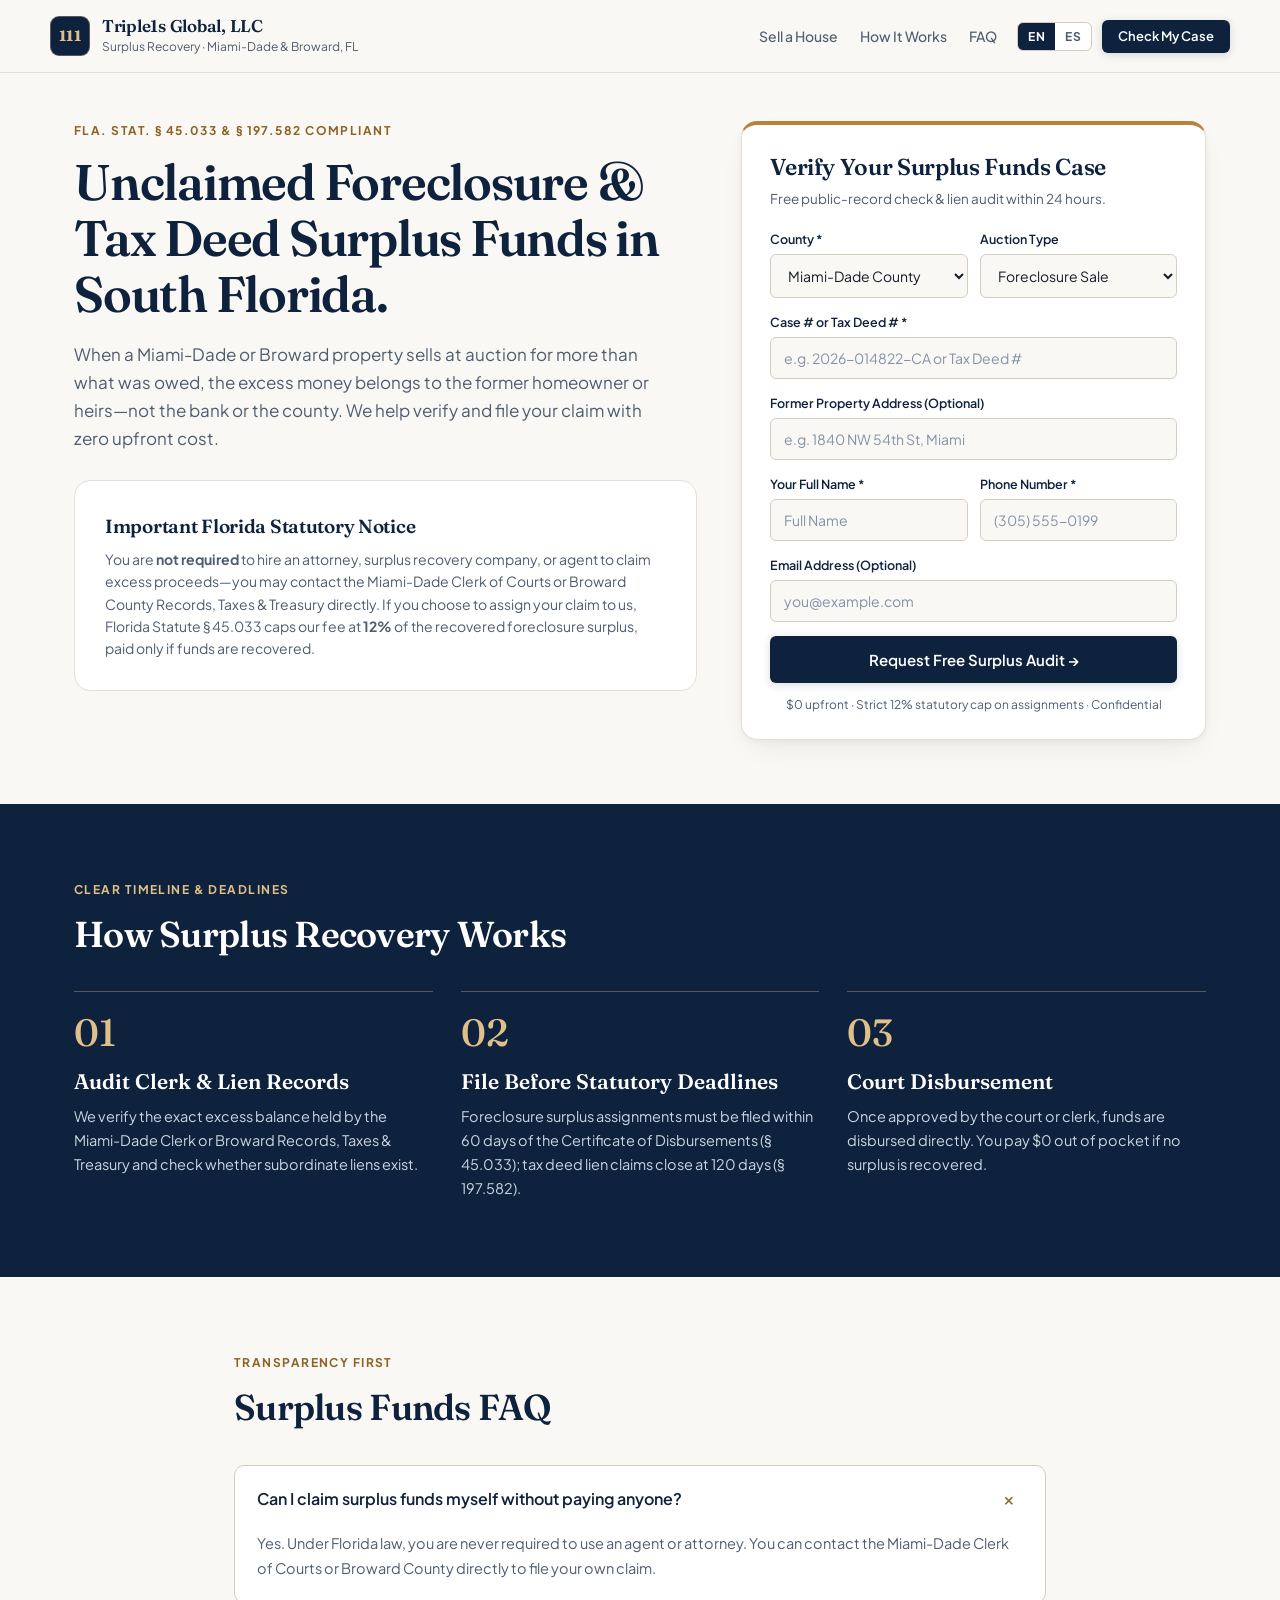
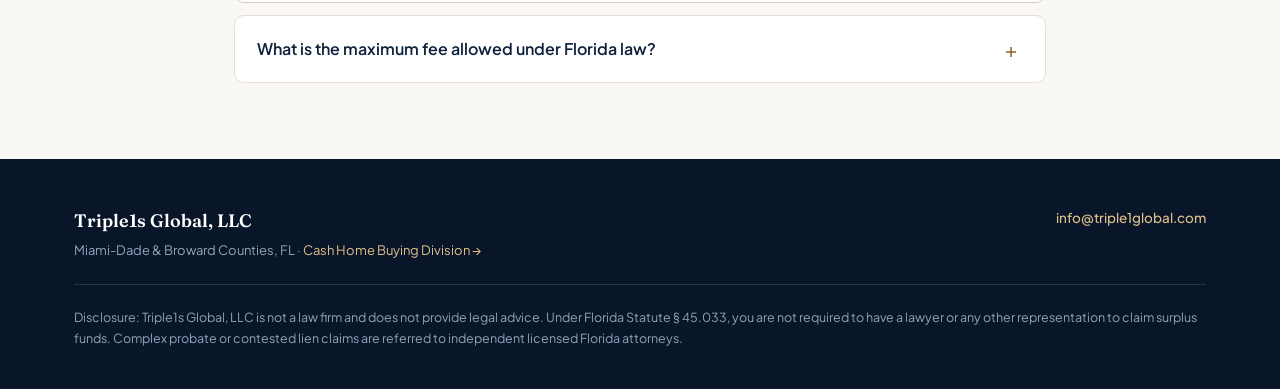
==== surplus/index.html @ 9b4ae10e "Launch /surplus/ bilingual Surplus Funds Recovery page" ====
<!DOCTYPE html>
<html lang="en">
<head>
  <meta charset="UTF-8" />
  <meta name="viewport" content="width=device-width, initial-scale=1.0" />
  <title>South Florida Surplus Funds Recovery | Triple1s Global, LLC</title>
  <meta name="description" content="Check if unclaimed Miami-Dade or Broward foreclosure or tax deed surplus funds belong to you. Zero upfront cost, Fla. Stat. § 45.033 compliant." />
  <meta property="og:title" content="South Florida Surplus Funds Recovery | Triple1s Global, LLC" />
  <meta property="og:description" content="Recover unclaimed Miami-Dade & Broward foreclosure or tax deed excess sale proceeds with zero upfront fees." />
  <meta property="og:type" content="website" />
  <meta property="og:url" content="https://triple1globalsolutions.com/surplus/" />
  <link rel="canonical" href="https://triple1globalsolutions.com/surplus/" />
  <link rel="icon" type="image/svg+xml" href="data:image/svg+xml,%3Csvg xmlns='http://www.w3.org/2000/svg' viewBox='0 0 64 64'%3E%3Crect width='64' height='64' rx='14' fill='%230F223D'/%3E%3Crect x='3' y='3' width='58' height='58' rx='11' fill='none' stroke='%23DFC08A' stroke-width='2' stroke-opacity='0.45'/%3E%3Ctext x='32' y='41' text-anchor='middle' font-family='Georgia,serif' font-weight='700' font-size='25' fill='%23DFC08A'%3E111%3C/text%3E%3C/svg%3E" />
  <link rel="preconnect" href="https://fonts.googleapis.com" />
  <link rel="preconnect" href="https://fonts.gstatic.com" crossorigin />
  <link href="https://fonts.googleapis.com/css2?family=Fraunces:opsz,wght@9..144,500;9..144,600;9..144,700&family=Plus+Jakarta+Sans:wght@400;500;600;700&display=swap" rel="stylesheet" />
  <link rel="stylesheet" href="../styles.css" />
</head>
<body>

  <header class="site-header">
    <div class="container header-inner">
      <a href="../" class="brand" aria-label="Triple1s Real Estate Solutions Home">
        <div class="brand-mark" aria-hidden="true">111</div>
        <div class="brand-text">
          <span class="brand-name">Triple1s Global, LLC</span>
          <span class="brand-sub" data-i18n="brandSub">Surplus Recovery &middot; Miami-Dade &amp; Broward, FL</span>
        </div>
      </a>

      <div class="nav-wrap">
        <nav class="nav-links" aria-label="Primary Navigation">
          <a href="../" data-i18n="navHome">Sell a House</a>
          <a href="#how-surplus-works" data-i18n="navSteps">How It Works</a>
          <a href="#surplus-faq" data-i18n="navFaq">FAQ</a>
        </nav>
        <div class="nav-actions">
          <div class="lang-toggle" role="group" aria-label="Language Selector">
            <button id="lang-en" type="button" class="lang-btn is-active" onclick="setLang('en')">EN</button>
            <button id="lang-es" type="button" class="lang-btn" onclick="setLang('es')">ES</button>
          </div>
          <a href="#surplus-form" class="btn btn--primary btn--sm header-cta" data-i18n="navCta">Check My Case</a>
        </div>
      </div>
    </div>
  </header>

  <main>
    <section class="hero">
      <div class="container hero-grid">
        <div>
          <p class="eyebrow" data-i18n="badge">Fla. Stat. &sect; 45.033 &amp; &sect; 197.582 Compliant</p>
          <h1 class="hero-title" data-i18n="heroTitle">
            Unclaimed Foreclosure &amp; Tax Deed Surplus Funds in South Florida.
          </h1>
          <p class="hero-sub" data-i18n="heroSub">
            When a Miami-Dade or Broward property sells at auction for more than what was owed, the excess money belongs to the former homeowner or heirs—not the bank or the county. We help verify and file your claim with zero upfront cost.
          </p>

          <div class="panel-card" style="margin-top:20px;">
            <h2 class="panel-title" style="font-size:19px;" data-i18n="noticeTitle">Important Florida Statutory Notice</h2>
            <p class="panel-sub" style="margin-bottom:0;" data-i18n="noticeBody">
              You are <strong>not required</strong> to hire an attorney, surplus recovery company, or agent to claim excess proceeds—you may contact the Miami-Dade Clerk of Courts or Broward County Records, Taxes &amp; Treasury directly. If you choose to assign your claim to us, Florida Statute &sect; 45.033 caps our fee at <strong>12%</strong> of the recovered foreclosure surplus, paid only if funds are recovered.
            </p>
          </div>
        </div>

        <aside id="surplus-form" class="offer-card" aria-labelledby="surplus-form-heading">
          <h2 id="surplus-form-heading" class="offer-card-title" data-i18n="formTitle">Verify Your Surplus Funds Case</h2>
          <p class="offer-card-sub" data-i18n="formSub">Free public-record check &amp; lien audit within 24 hours.</p>

          <form id="surplus-claim-form" class="form-stack" onsubmit="submitSurplus(event)">
            <div class="form-row-2">
              <div class="field">
                <label for="s-county" data-i18n="lblCounty">County *</label>
                <select id="s-county" name="county">
                  <option value="Miami-Dade">Miami-Dade County</option>
                  <option value="Broward">Broward County</option>
                </select>
              </div>
              <div class="field">
                <label for="s-type" data-i18n="lblType">Auction Type</label>
                <select id="s-type" name="sale_type">
                  <option value="Foreclosure (§ 45.033)" data-i18n="optFc">Foreclosure Sale</option>
                  <option value="Tax Deed (§ 197.582)" data-i18n="optTd">Tax Deed Sale</option>
                </select>
              </div>
            </div>

            <div class="field">
              <label for="s-case" data-i18n="lblCase">Case # or Tax Deed # *</label>
              <input id="s-case" name="case_num" required type="text" placeholder="e.g. 2026-014822-CA or Tax Deed #" />
            </div>

            <div class="field">
              <label for="s-addr" data-i18n="lblAddr">Former Property Address (Optional)</label>
              <input id="s-addr" name="addr" type="text" placeholder="e.g. 1840 NW 54th St, Miami" />
            </div>

            <div class="form-row-2">
              <div class="field">
                <label for="s-name" data-i18n="lblName">Your Full Name *</label>
                <input id="s-name" name="name" required type="text" placeholder="Full Name" />
              </div>
              <div class="field">
                <label for="s-phone" data-i18n="lblPhone">Phone Number *</label>
                <input id="s-phone" name="phone" required type="tel" placeholder="(305) 555-0199" />
              </div>
            </div>

            <div class="field">
              <label for="s-email" data-i18n="lblEmail">Email Address (Optional)</label>
              <input id="s-email" name="email" type="email" placeholder="you@example.com" />
            </div>

            <input id="s-honey" type="text" name="_honey" style="display:none" tabindex="-1" autocomplete="off" aria-hidden="true" />

            <button id="s-submit-btn" type="submit" class="btn btn--primary btn--full" data-i18n="formBtn">
              Request Free Surplus Audit &rarr;
            </button>
          </form>

          <p class="form-note" data-i18n="formPrivacy">$0 upfront &middot; Strict 12% statutory cap on assignments &middot; Confidential</p>
          <div id="s-form-result" class="form-result is-hidden" role="status" aria-live="polite"></div>
        </aside>
      </div>
    </section>

    <section id="how-surplus-works" class="section section--navy">
      <div class="container">
        <div class="section-header">
          <p class="eyebrow" data-i18n="stepsEyebrow">Clear Timeline &amp; Deadlines</p>
          <h2 class="section-title" data-i18n="stepsHeading">How Surplus Recovery Works</h2>
        </div>
        <div class="steps-grid">
          <div class="step-card">
            <div class="step-num num">01</div>
            <h3 class="step-title" data-i18n="s1Title">Audit Clerk &amp; Lien Records</h3>
            <p class="step-body" data-i18n="s1Body">We verify the exact excess balance held by the Miami-Dade Clerk or Broward Records, Taxes &amp; Treasury and check whether subordinate liens exist.</p>
          </div>
          <div class="step-card">
            <div class="step-num num">02</div>
            <h3 class="step-title" data-i18n="s2Title">File Before Statutory Deadlines</h3>
            <p class="step-body" data-i18n="s2Body">Foreclosure surplus assignments must be filed within 60 days of the Certificate of Disbursements (&sect; 45.033); tax deed lien claims close at 120 days (&sect; 197.582).</p>
          </div>
          <div class="step-card">
            <div class="step-num num">03</div>
            <h3 class="step-title" data-i18n="s3Title">Court Disbursement</h3>
            <p class="step-body" data-i18n="s3Body">Once approved by the court or clerk, funds are disbursed directly. You pay $0 out of pocket if no surplus is recovered.</p>
          </div>
        </div>
      </div>
    </section>

    <section id="surplus-faq" class="section">
      <div class="container container--narrow">
        <div class="section-header">
          <p class="eyebrow" data-i18n="faqEyebrow">Transparency First</p>
          <h2 class="section-title" data-i18n="faqHeading">Surplus Funds FAQ</h2>
        </div>
        <div class="faq-list">
          <details class="faq-item" open>
            <summary><span data-i18n="faq1Q">Can I claim surplus funds myself without paying anyone?</span><span class="faq-plus">+</span></summary>
            <p class="faq-answer" data-i18n="faq1A">Yes. Under Florida law, you are never required to use an agent or attorney. You can contact the Miami-Dade Clerk of Courts or Broward County directly to file your own claim.</p>
          </details>
          <details class="faq-item">
            <summary><span data-i18n="faq2Q">What is the maximum fee allowed under Florida law?</span><span class="faq-plus">+</span></summary>
            <p class="faq-answer" data-i18n="faq2A">For foreclosure surplus assignments under Fla. Stat. § 45.033, total compensation to an assignee is strictly capped at 12% of the surplus, with zero upfront fees.</p>
          </details>
        </div>
      </div>
    </section>
  </main>

  <footer class="site-footer">
    <div class="container">
      <div class="footer-top">
        <div>
          <div class="footer-brand">Triple1s Global, LLC</div>
          <div class="footer-sub">Miami-Dade &amp; Broward Counties, FL &middot; <a href="../" style="color:#DFC08A;">Cash Home Buying Division &rarr;</a></div>
        </div>
        <div class="footer-links">
          <a href="mailto:info@triple1global.com">info@triple1global.com</a>
        </div>
      </div>
      <p class="footer-disclosure" data-i18n="disclosure">
        Disclosure: Triple1s Global, LLC is not a law firm and does not provide legal advice. Under Florida Statute § 45.033, you are not required to have a lawyer or any other representation to claim surplus funds. Complex probate or contested lien claims are referred to independent licensed Florida attorneys.
      </p>
    </div>
  </footer>

  <script>
    const WEB3FORMS_ACCESS_KEY = '5b92cf90-9b7e-44e0-bfd4-05929513a20d';
    let currentLang = 'en';

    function escHtml(v) {
      return String(v ?? '').replace(/&/g, '&amp;').replace(/</g, '&lt;').replace(/>/g, '&gt;').replace(/"/g, '&quot;');
    }

    const I18N = {
      en: {
        brandSub: 'Surplus Recovery · Miami-Dade & Broward, FL',
        navHome: 'Sell a House', navSteps: 'How It Works', navFaq: 'FAQ', navCta: 'Check My Case',
        badge: 'Fla. Stat. § 45.033 & § 197.582 Compliant',
        heroTitle: 'Unclaimed Foreclosure & Tax Deed Surplus Funds in South Florida.',
        heroSub: 'When a Miami-Dade or Broward property sells at auction for more than what was owed, the excess money belongs to the former homeowner or heirs—not the bank or the county. We help verify and file your claim with zero upfront cost.',
        noticeTitle: 'Important Florida Statutory Notice',
        formTitle: 'Verify Your Surplus Funds Case',
        formSub: 'Free public-record check & lien audit within 24 hours.',
        lblCounty: 'County *', lblType: 'Auction Type', lblCase: 'Case # or Tax Deed # *', lblAddr: 'Former Property Address (Optional)', lblName: 'Your Full Name *', lblPhone: 'Phone Number *', lblEmail: 'Email Address (Optional)',
        optFc: 'Foreclosure Sale', optTd: 'Tax Deed Sale',
        formBtn: 'Request Free Surplus Audit →',
        formPrivacy: '$0 upfront · Strict 12% statutory cap on assignments · Confidential',
        stepsEyebrow: 'Clear Timeline & Deadlines', stepsHeading: 'How Surplus Recovery Works',
        s1Title: 'Audit Clerk & Lien Records', s1Body: 'We verify the exact excess balance held by the Miami-Dade Clerk or Broward Records, Taxes & Treasury and check whether subordinate liens exist.',
        s2Title: 'File Before Statutory Deadlines', s2Body: 'Foreclosure surplus assignments must be filed within 60 days of the Certificate of Disbursements (§ 45.033); tax deed lien claims close at 120 days (§ 197.582).',
        s3Title: 'Court Disbursement', s3Body: 'Once approved by the court or clerk, funds are disbursed directly. You pay $0 out of pocket if no surplus is recovered.',
        faqEyebrow: 'Transparency First', faqHeading: 'Surplus Funds FAQ',
        faq1Q: 'Can I claim surplus funds myself without paying anyone?',
        faq1A: 'Yes. Under Florida law, you are never required to use an agent or attorney. You can contact the Miami-Dade Clerk of Courts or Broward County directly to file your own claim.',
        faq2Q: 'What is the maximum fee allowed under Florida law?',
        faq2A: 'For foreclosure surplus assignments under Fla. Stat. § 45.033, total compensation to an assignee is strictly capped at 12% of the surplus, with zero upfront fees.',
        disclosure: 'Disclosure: Triple1s Global, LLC is not a law firm and does not provide legal advice. Under Florida Statute § 45.033, you are not required to have a lawyer or any other representation to claim surplus funds. Complex probate or contested lien claims are referred to independent licensed Florida attorneys.'
      },
      es: {
        brandSub: 'Recuperación de Excedentes · Miami-Dade y Broward, FL',
        navHome: 'Vender Casa', navSteps: 'Cómo Funciona', navFaq: 'Preguntas', navCta: 'Revisar Mi Caso',
        badge: 'Cumple con Fla. Stat. § 45.033 y § 197.582',
        heroTitle: 'Fondos Excedentes de Subasta (Foreclosure y Tax Deed) en el Sur de Florida.',
        heroSub: 'Cuando una propiedad en Miami-Dade o Broward se vende en subasta por más de lo que se debía, el dinero sobrante pertenece al ex-propietario o herederos—no al banco ni al condado. Verificamos y tramitamos su reclamo sin costo inicial.',
        noticeTitle: 'Aviso Legal Importante de Florida',
        formTitle: 'Verifique Su Caso de Fondos Excedentes',
        formSub: 'Revisión gratuita de registros públicos y gravámenes en 24 horas.',
        lblCounty: 'Condado *', lblType: 'Tipo de Subasta', lblCase: 'Número de Caso o Tax Deed *', lblAddr: 'Dirección Anterior (Opcional)', lblName: 'Su Nombre Completo *', lblPhone: 'Teléfono *', lblEmail: 'Correo Electrónico (Opcional)',
        optFc: 'Subasta Foreclosure', optTd: 'Subasta Tax Deed',
        formBtn: 'Solicitar Auditoría Gratuita →',
        formPrivacy: '$0 por adelantado · Límite legal estricto del 12% · Confidencial',
        stepsEyebrow: 'Plazos Claros', stepsHeading: 'Cómo Funciona la Recuperación',
        s1Title: 'Auditoría de Registros y Gravámenes', s1Body: 'Verificamos el saldo exacto retenido por el Secretario de Miami-Dade o Broward Records, Taxes & Treasury y revisamos gravámenes secundarios.',
        s2Title: 'Presentación Antes del Plazo Legal', s2Body: 'Las cesiones de foreclosure deben presentarse dentro de 60 días del Certificado de Desembolso (§ 45.033); reclamos de acreedores en tax deed vencen a los 120 días (§ 197.582).',
        s3Title: 'Desembolso de Fondos', s3Body: 'Una vez aprobado por el tribunal o el secretario, los fondos se entregan directamente. Usted paga $0 si no se recuperan fondos.',
        faqEyebrow: 'Transparencia Primero', faqHeading: 'Preguntas Frecuentes',
        faq1Q: '¿Puedo reclamar los fondos excedentes yo mismo sin pagarle a nadie?',
        faq1A: 'Sí. Bajo la ley de Florida, nunca está obligado a usar un agente o abogado. Puede comunicarse directamente con el Secretario de la Corte de Miami-Dade o Broward para presentar su reclamo.',
        faq2Q: '¿Cuál es el porcentaje máximo permitido por la ley de Florida?',
        faq2A: 'Para cesiones de excedentes de foreclosure bajo Fla. Stat. § 45.033, la compensación máxima está estrictamente limitada al 12% del excedente, sin pagos iniciales.',
        disclosure: 'Aviso Legal: Triple1s Global, LLC no es un bufete de abogados ni brinda asesoría legal. Bajo el Estatuto de Florida § 45.033, no está obligado a contratar un abogado ni representante para reclamar fondos excedentes.'
      }
    };

    function setLang(lang) {
      currentLang = lang;
      document.documentElement.lang = lang;
      document.getElementById('lang-en').classList.toggle('is-active', lang === 'en');
      document.getElementById('lang-es').classList.toggle('is-active', lang === 'es');
      const dict = I18N[lang];
      document.querySelectorAll('[data-i18n]').forEach(el => {
        const k = el.dataset.i18n;
        if (dict[k]) el.textContent = dict[k];
      });
    }

    async function submitSurplus(e) {
      e.preventDefault();
      if (document.getElementById('s-honey')?.value) return;
      const county = document.getElementById('s-county').value;
      const sale_type = document.getElementById('s-type').value;
      const case_num = document.getElementById('s-case').value.trim();
      const addr = document.getElementById('s-addr').value.trim();
      const name = document.getElementById('s-name').value.trim();
      const phone = document.getElementById('s-phone').value.trim();
      const email = document.getElementById('s-email').value.trim();

      const btn = document.getElementById('s-submit-btn');
      const prev = btn.textContent;
      btn.disabled = true;
      btn.textContent = currentLang === 'es' ? 'Enviando...' : 'Submitting...';

      let delivered = false;
      try {
        const resp = await fetch('/api/surplus-claim', {
          method: 'POST',
          headers: { 'Content-Type': 'application/json' },
          body: JSON.stringify({ county, sale_type, case_num, addr, name, phone, email })
        });
        if (resp.ok) delivered = true;
      } catch (_) {}

      if (!delivered && WEB3FORMS_ACCESS_KEY) {
        try {
          const w3 = {
            access_key: WEB3FORMS_ACCESS_KEY,
            subject: `Surplus Funds Audit Request: ${county} Case ${case_num}`,
            from_name: 'Triple1s Surplus Recovery',
            botcheck: false,
            'County': county,
            'Auction Type': sale_type,
            'Case / Tax Deed #': case_num,
            'Property Address': addr || 'Not provided',
            'Owner / Heir Name': name,
            'Phone': phone,
            'Email': email || 'Not provided'
          };
          if (email) w3.replyto = email;
          const resp = await fetch('https://api.web3forms.com/submit', {
            method: 'POST',
            headers: { 'Content-Type': 'application/json', 'Accept': 'application/json' },
            body: JSON.stringify(w3)
          });
          const data = await resp.json().catch(() => ({}));
          if (resp.ok && data.success) delivered = true;
        } catch (_) {}
      }

      btn.disabled = false;
      btn.textContent = prev;

      const res = document.getElementById('s-form-result');
      res.classList.remove('is-hidden');
      const mailto = `mailto:info@triple1global.com?subject=${encodeURIComponent(`Surplus Audit: ${county} ${case_num}`)}&body=${encodeURIComponent(`County: ${county}\nType: ${sale_type}\nCase: ${case_num}\nAddress: ${addr}\nName: ${name}\nPhone: ${phone}\nEmail: ${email}`)}`;
      if (delivered) {
        document.getElementById('surplus-claim-form').reset();
        res.innerHTML = `<div class="form-result-title">${currentLang === 'es' ? 'Auditoría Solicitada' : 'Audit Request Received'} &mdash; ${escHtml(case_num)}</div><div>${currentLang === 'es' ? `Gracias, <strong>${escHtml(name)}</strong>. Revisaremos el caso y le llamaremos al <strong>${escHtml(phone)}</strong> en 24 horas.` : `Thank you, <strong>${escHtml(name)}</strong>. We will audit the public record and reach out to <strong>${escHtml(phone)}</strong> within 24 hours.`}</div>`;
      } else {
        res.innerHTML = `<div class="form-result-title">${currentLang === 'es' ? 'Solicitud Lista' : 'Request Ready'}</div><div class="form-result-actions"><a href="${mailto}" class="btn btn--primary btn--sm">${currentLang === 'es' ? 'Enviar por Correo →' : 'Email Request Now →'}</a></div>`;
      }
    }
  </script>
</body>
</html>
---- styles.css ----
/* ==========================================================================
   Triple1s Real Estate Solutions — Warm Coastal Trust Design System
   Pure Vanilla CSS · Zero External Framework Dependencies
   ========================================================================== */

:root {
  --bg-ivory: #FAF8F4;
  --bg-sand: #F2EDE4;
  --bg-white: #FFFFFF;
  --navy: #0F223D;
  --navy-hover: #1A355B;
  --navy-deep: #091629;
  --gold: #B4843E;
  --gold-dark: #8C6324;
  --gold-light: #DFC08A;
  --gold-tint: #F7F1E4;
  --ink: #141C27;
  --slate: #4F5D70;
  --slate-light: #94A3B8;
  --border: #E5DFD5;
  --border-strong: #D5CCC0;
  --emerald: #166534;
  --emerald-bg: #ECFDF3;
  --emerald-border: #BBF7D0;

  --font-display: 'Fraunces', Georgia, 'Times New Roman', serif;
  --font-sans: 'Plus Jakarta Sans', -apple-system, BlinkMacSystemFont, 'Segoe UI', Roboto, sans-serif;

  --radius-sm: 6px;
  --radius-md: 10px;
  --radius-lg: 16px;

  --shadow-card: 0 12px 32px -12px rgba(15, 34, 61, 0.10), 0 2px 6px rgba(15, 34, 61, 0.04);
  --shadow-photo: 0 18px 40px -16px rgba(15, 34, 61, 0.18);
  --transition: 0.2s cubic-bezier(0.22, 1, 0.36, 1);
}

*,
*::before,
*::after {
  box-sizing: border-box;
}

html {
  scroll-behavior: smooth;
  font-size: 16px;
  -webkit-font-smoothing: antialiased;
  -moz-osx-font-smoothing: grayscale;
}

body {
  margin: 0;
  padding: 0;
  background-color: var(--bg-ivory);
  color: var(--ink);
  font-family: var(--font-sans);
  line-height: 1.6;
}

img {
  max-width: 100%;
  display: block;
}

a {
  color: inherit;
  text-decoration: none;
}

button,
input,
select {
  font-family: inherit;
}

.container {
  width: 100%;
  max-width: 1180px;
  margin: 0 auto;
  padding: 0 24px;
}

.container--narrow {
  max-width: 860px;
}

.num {
  font-variant-numeric: tabular-nums;
}

/* ==========================================================================
   Header / Navigation
   ========================================================================== */

.site-header {
  position: sticky;
  top: 0;
  z-index: 50;
  background-color: rgba(250, 248, 244, 0.94);
  backdrop-filter: blur(12px);
  -webkit-backdrop-filter: blur(12px);
  border-bottom: 1px solid var(--border);
}

.header-inner {
  display: flex;
  align-items: center;
  justify-content: space-between;
  gap: 16px;
  min-height: 72px;
  padding: 10px 0;
}

.brand {
  display: flex;
  align-items: center;
  gap: 12px;
  min-width: 0;
}

.brand-mark {
  width: 40px;
  height: 40px;
  flex-shrink: 0;
  border-radius: 9px;
  background: var(--navy);
  color: var(--gold-light);
  display: flex;
  align-items: center;
  justify-content: center;
  font-family: var(--font-display);
  font-weight: 700;
  font-size: 15px;
  letter-spacing: 0.04em;
  border: 1px solid rgba(223, 192, 138, 0.35);
}

.brand-text {
  display: flex;
  flex-direction: column;
  min-width: 0;
}

.brand-name {
  font-family: var(--font-display);
  font-weight: 600;
  font-size: 17px;
  line-height: 1.2;
  color: var(--navy);
  letter-spacing: -0.015em;
}

.brand-sub {
  font-size: 12px;
  color: var(--slate);
  white-space: nowrap;
  overflow: hidden;
  text-overflow: ellipsis;
}

.nav-wrap {
  display: flex;
  align-items: center;
  gap: 20px;
}

.nav-links {
  display: flex;
  align-items: center;
  gap: 22px;
}

.nav-links a {
  font-size: 14px;
  font-weight: 500;
  color: var(--slate);
  transition: color var(--transition);
}

.nav-links a:hover {
  color: var(--navy);
}

.nav-actions {
  display: flex;
  align-items: center;
  gap: 10px;
}

.lang-toggle {
  display: inline-flex;
  border: 1px solid var(--border-strong);
  border-radius: var(--radius-sm);
  overflow: hidden;
  background: var(--bg-white);
}

.lang-btn {
  border: 0;
  background: transparent;
  color: var(--slate);
  padding: 6px 10px;
  font-size: 12px;
  font-weight: 700;
  letter-spacing: 0.04em;
  cursor: pointer;
  transition: background-color var(--transition), color var(--transition);
}

.lang-btn.is-active {
  background: var(--navy);
  color: var(--bg-white);
}

.btn {
  display: inline-flex;
  align-items: center;
  justify-content: center;
  gap: 8px;
  border: 1px solid transparent;
  border-radius: var(--radius-sm);
  font-weight: 600;
  font-size: 14px;
  line-height: 1;
  padding: 12px 20px;
  cursor: pointer;
  transition: background-color var(--transition), transform var(--transition), box-shadow var(--transition), border-color var(--transition);
}

.btn--primary {
  background: var(--navy);
  color: var(--bg-white);
  box-shadow: 0 2px 8px rgba(15, 34, 61, 0.16);
}

.btn--primary:hover {
  background: var(--navy-hover);
  transform: translateY(-1px);
  box-shadow: 0 6px 16px rgba(15, 34, 61, 0.22);
}

.btn--primary:active {
  transform: translateY(0);
}

.btn--sm {
  padding: 9px 15px;
  font-size: 13px;
}

.btn--outline {
  background: var(--bg-white);
  color: var(--navy);
  border-color: var(--border-strong);
}

.btn--outline:hover {
  border-color: var(--navy);
  background: var(--bg-ivory);
}

.btn--full {
  width: 100%;
  padding: 15px 20px;
  font-size: 15px;
}

/* ==========================================================================
   Hero Section
   ========================================================================== */

.hero {
  padding: 48px 0 64px;
}

.hero-grid {
  display: grid;
  grid-template-columns: minmax(0, 1.18fr) minmax(0, 0.88fr);
  gap: 44px;
  align-items: start;
}

.eyebrow {
  font-size: 12px;
  font-weight: 700;
  letter-spacing: 0.12em;
  text-transform: uppercase;
  color: var(--gold-dark);
  margin: 0 0 14px;
}

.hero-title {
  font-family: var(--font-display);
  font-weight: 600;
  font-size: clamp(34px, 4.2vw, 50px);
  line-height: 1.12;
  letter-spacing: -0.025em;
  color: var(--navy);
  margin: 0 0 18px;
}

.hero-sub {
  font-size: 17px;
  line-height: 1.65;
  color: var(--slate);
  margin: 0 0 28px;
  max-width: 580px;
}

.hero-media {
  position: relative;
  border-radius: var(--radius-lg);
  overflow: hidden;
  border: 1px solid var(--border);
  background: var(--navy);
  box-shadow: var(--shadow-photo);
}

.hero-media img {
  width: 100%;
  aspect-ratio: 16 / 9.4;
  object-fit: cover;
  object-position: center 45%;
}

.hero-metrics {
  display: grid;
  grid-template-columns: repeat(3, 1fr);
  background: var(--bg-white);
  border-top: 1px solid var(--border);
}

.metric-cell {
  padding: 16px 18px;
  border-right: 1px solid var(--border);
}

.metric-cell:last-child {
  border-right: 0;
}

.metric-val {
  font-family: var(--font-display);
  font-weight: 600;
  font-size: 18px;
  color: var(--navy);
  line-height: 1.2;
}

.metric-desc {
  font-size: 12.5px;
  color: var(--slate);
  margin-top: 4px;
  line-height: 1.35;
}

/* ==========================================================================
   Cash Offer Form Card
   ========================================================================== */

.offer-card {
  background: var(--bg-white);
  border: 1px solid var(--border);
  border-top: 4px solid var(--gold);
  border-radius: var(--radius-lg);
  padding: 28px 28px 24px;
  box-shadow: var(--shadow-card);
}

.offer-card-title {
  font-family: var(--font-display);
  font-size: 23px;
  font-weight: 600;
  line-height: 1.25;
  letter-spacing: -0.015em;
  color: var(--navy);
  margin: 0 0 6px;
}

.offer-card-sub {
  font-size: 13.5px;
  color: var(--slate);
  margin: 0 0 20px;
}

.form-stack {
  display: flex;
  flex-direction: column;
  gap: 14px;
}

.form-row-2 {
  display: grid;
  grid-template-columns: 1fr 1fr;
  gap: 12px;
}

.field {
  display: flex;
  flex-direction: column;
  gap: 5px;
}

.field label {
  font-size: 12.5px;
  font-weight: 600;
  color: var(--navy);
}

.field input,
.field select {
  width: 100%;
  padding: 11px 13px;
  font-size: 14px;
  color: var(--ink);
  background: var(--bg-ivory);
  border: 1px solid var(--border-strong);
  border-radius: var(--radius-sm);
  outline: none;
  transition: border-color var(--transition), background-color var(--transition), box-shadow var(--transition);
}

.field input::placeholder {
  color: #8492A6;
}

.field input:focus,
.field select:focus {
  background: var(--bg-white);
  border-color: var(--navy);
  box-shadow: 0 0 0 3px rgba(15, 34, 61, 0.10);
}

.form-note {
  margin: 12px 0 0;
  text-align: center;
  font-size: 12px;
  color: var(--slate);
}

.form-result {
  margin-top: 16px;
  padding: 16px;
  border-radius: var(--radius-md);
  background: var(--emerald-bg);
  border: 1px solid var(--emerald-border);
  font-size: 13.5px;
  color: var(--ink);
  display: flex;
  flex-direction: column;
  gap: 10px;
}

.form-result.is-hidden {
  display: none;
}

.form-result-title {
  font-weight: 700;
  color: var(--emerald);
}

.form-result-actions {
  display: flex;
  flex-wrap: wrap;
  gap: 8px;
}

/* ==========================================================================
   Trust Credentials Strip
   ========================================================================== */

.trust-strip {
  background: var(--bg-sand);
  border-top: 1px solid var(--border);
  border-bottom: 1px solid var(--border);
  padding: 20px 0;
}

.trust-grid {
  display: grid;
  grid-template-columns: repeat(4, 1fr);
  gap: 16px;
}

.trust-item {
  display: flex;
  align-items: center;
  gap: 10px;
  font-size: 13.5px;
  font-weight: 600;
  color: var(--navy);
}

.trust-icon {
  width: 20px;
  height: 20px;
  flex-shrink: 0;
  color: var(--gold-dark);
}

/* ==========================================================================
   Section Headers & Shared Rhythm
   ========================================================================== */

.section {
  padding: 76px 0;
}

.section--sand {
  background: var(--bg-sand);
  border-top: 1px solid var(--border);
  border-bottom: 1px solid var(--border);
}

.section--navy {
  background: var(--navy);
  color: var(--bg-white);
}

.section-header {
  max-width: 660px;
  margin-bottom: 36px;
}

.section-title {
  font-family: var(--font-display);
  font-weight: 600;
  font-size: clamp(26px, 3vw, 36px);
  line-height: 1.18;
  letter-spacing: -0.02em;
  color: var(--navy);
  margin: 0 0 10px;
}

.section--navy .section-title {
  color: var(--bg-white);
}

.section--navy .eyebrow {
  color: var(--gold-light);
}

.section-sub {
  font-size: 15.5px;
  color: var(--slate);
  margin: 0;
  line-height: 1.65;
}

.section--navy .section-sub {
  color: #CBD5E1;
}

/* ==========================================================================
   Interactive Net Proceeds Calculator
   ========================================================================== */

.calc-grid {
  display: grid;
  grid-template-columns: minmax(0, 0.92fr) minmax(0, 1.28fr);
  gap: 28px;
  align-items: stretch;
}

.calc-controls {
  background: var(--bg-white);
  border: 1px solid var(--border);
  border-radius: var(--radius-lg);
  padding: 28px;
  display: flex;
  flex-direction: column;
  justify-content: space-between;
  gap: 24px;
}

.slider-group {
  display: flex;
  flex-direction: column;
  gap: 10px;
}

.slider-header {
  display: flex;
  justify-content: space-between;
  align-items: baseline;
  gap: 12px;
}

.slider-header label {
  font-size: 14px;
  font-weight: 600;
  color: var(--navy);
}

.slider-value {
  font-family: var(--font-display);
  font-size: 22px;
  font-weight: 600;
  color: var(--navy);
}

.range-input {
  -webkit-appearance: none;
  appearance: none;
  width: 100%;
  height: 6px;
  border-radius: 999px;
  background: var(--border);
  outline: none;
  cursor: pointer;
}

.range-input::-webkit-slider-thumb {
  -webkit-appearance: none;
  appearance: none;
  width: 22px;
  height: 22px;
  border-radius: 50%;
  background: var(--navy);
  border: 3px solid var(--bg-white);
  box-shadow: 0 2px 6px rgba(15, 34, 61, 0.30);
  cursor: pointer;
  transition: transform var(--transition);
}

.range-input::-webkit-slider-thumb:hover {
  transform: scale(1.1);
}

.range-input::-moz-range-thumb {
  width: 22px;
  height: 22px;
  border-radius: 50%;
  background: var(--navy);
  border: 3px solid var(--bg-white);
  box-shadow: 0 2px 6px rgba(15, 34, 61, 0.30);
  cursor: pointer;
}

.calc-footnote {
  font-size: 12.5px;
  color: var(--slate);
  line-height: 1.55;
  margin: 0;
  padding-top: 16px;
  border-top: 1px solid var(--border);
}

.calc-results-wrap {
  display: flex;
  flex-direction: column;
  gap: 16px;
}

.calc-cards {
  display: grid;
  grid-template-columns: 1fr 1fr;
  gap: 18px;
  flex: 1;
}

.calc-card {
  background: var(--bg-white);
  border: 1px solid var(--border);
  border-radius: var(--radius-lg);
  padding: 24px;
  display: flex;
  flex-direction: column;
  justify-content: space-between;
  gap: 18px;
}

.calc-card--featured {
  background: var(--navy);
  border-color: var(--navy);
  color: var(--bg-white);
  box-shadow: var(--shadow-card);
}

.calc-card-kicker {
  font-size: 12px;
  font-weight: 700;
  letter-spacing: 0.08em;
  text-transform: uppercase;
  color: var(--slate);
  margin-bottom: 14px;
}

.calc-card--featured .calc-card-kicker {
  color: var(--gold-light);
}

.calc-rows {
  display: flex;
  flex-direction: column;
  gap: 10px;
  font-size: 13.5px;
}

.calc-row {
  display: flex;
  justify-content: space-between;
  gap: 10px;
  color: var(--slate);
}

.calc-card--featured .calc-row {
  color: #CBD5E1;
}

.calc-row strong {
  color: var(--ink);
  font-weight: 600;
}

.calc-card--featured .calc-row strong {
  color: var(--bg-white);
}

.calc-row .is-good {
  color: #6EE7B7;
  font-weight: 700;
}

.calc-total {
  padding-top: 16px;
  border-top: 1px solid var(--border);
  display: flex;
  flex-direction: column;
  gap: 4px;
}

.calc-card--featured .calc-total {
  border-top-color: rgba(255, 255, 255, 0.16);
}

.calc-total-label {
  font-size: 12.5px;
  font-weight: 600;
  color: var(--slate);
}

.calc-card--featured .calc-total-label {
  color: #CBD5E1;
}

.calc-total-value {
  font-family: var(--font-display);
  font-size: 26px;
  font-weight: 600;
  line-height: 1.15;
  color: var(--navy);
}

.calc-card--featured .calc-total-value {
  color: var(--gold-light);
}

.calc-summary-bar {
  background: var(--gold-tint);
  border: 1px solid #E6D8BE;
  border-radius: var(--radius-md);
  padding: 14px 18px;
  font-size: 13.5px;
  color: var(--navy);
  display: flex;
  align-items: center;
  justify-content: space-between;
  gap: 12px;
  flex-wrap: wrap;
}

.calc-summary-bar strong {
  color: var(--gold-dark);
}

/* ==========================================================================
   3-Step Closing Process (Navy Editorial Band)
   ========================================================================== */

.steps-grid {
  display: grid;
  grid-template-columns: repeat(3, 1fr);
  gap: 28px;
}

.step-card {
  padding-top: 22px;
  border-top: 1px solid rgba(223, 192, 138, 0.35);
}

.step-num {
  font-family: var(--font-display);
  font-size: 38px;
  font-weight: 500;
  line-height: 1;
  color: var(--gold-light);
  margin-bottom: 16px;
}

.step-title {
  font-family: var(--font-display);
  font-size: 21px;
  font-weight: 600;
  line-height: 1.3;
  color: var(--bg-white);
  margin: 0 0 10px;
}

.step-body {
  font-size: 14.5px;
  line-height: 1.65;
  color: #CBD5E1;
  margin: 0;
}

/* ==========================================================================
   Situations + Comparison Table
   ========================================================================== */

.split-grid {
  display: grid;
  grid-template-columns: minmax(0, 1.05fr) minmax(0, 0.95fr);
  gap: 36px;
  align-items: start;
}

.panel-card {
  background: var(--bg-white);
  border: 1px solid var(--border);
  border-radius: var(--radius-lg);
  padding: 30px;
}

.panel-title {
  font-family: var(--font-display);
  font-size: 24px;
  font-weight: 600;
  color: var(--navy);
  margin: 0 0 6px;
  letter-spacing: -0.015em;
}

.panel-sub {
  font-size: 14px;
  color: var(--slate);
  margin: 0 0 22px;
}

.situations-grid {
  display: grid;
  grid-template-columns: 1fr 1fr;
  gap: 12px;
  list-style: none;
  padding: 0;
  margin: 0;
}

.situation-item {
  padding: 15px 16px;
  background: var(--bg-ivory);
  border: 1px solid var(--border);
  border-radius: var(--radius-md);
}

.situation-item strong {
  display: block;
  font-size: 14px;
  font-weight: 700;
  color: var(--navy);
  margin-bottom: 3px;
}

.situation-item span {
  display: block;
  font-size: 12.5px;
  color: var(--slate);
  line-height: 1.45;
}

.compare-table {
  width: 100%;
  border-collapse: collapse;
  font-size: 14px;
}

.compare-table th {
  text-align: left;
  font-size: 12px;
  font-weight: 700;
  letter-spacing: 0.06em;
  text-transform: uppercase;
  color: var(--slate);
  padding: 0 10px 14px 0;
  border-bottom: 2px solid var(--border);
}

.compare-table th.col-t1 {
  color: var(--navy);
}

.compare-table td {
  padding: 14px 10px 14px 0;
  border-bottom: 1px solid var(--border);
  vertical-align: top;
}

.compare-table tr:last-child td {
  border-bottom: 0;
}

.compare-table .factor-cell {
  font-weight: 600;
  color: var(--ink);
}

.compare-table .t1-cell {
  font-weight: 700;
  color: var(--navy);
}

.compare-table .trad-cell {
  color: var(--slate);
}

/* ==========================================================================
   Local South Florida Presence & Service Areas
   ========================================================================== */

.areas-grid {
  display: grid;
  grid-template-columns: minmax(0, 0.92fr) minmax(0, 1.08fr);
  gap: 44px;
  align-items: center;
}

.area-photo {
  border-radius: var(--radius-lg);
  overflow: hidden;
  border: 1px solid var(--border);
  box-shadow: var(--shadow-photo);
  background: var(--bg-white);
}

.area-photo img {
  width: 100%;
  aspect-ratio: 4 / 3;
  object-fit: cover;
}

.area-caption {
  padding: 13px 18px;
  font-size: 12.5px;
  font-weight: 600;
  color: var(--slate);
  background: var(--bg-white);
  border-top: 1px solid var(--border);
}

.county-block {
  margin-top: 22px;
}

.county-label {
  font-size: 12px;
  font-weight: 700;
  letter-spacing: 0.09em;
  text-transform: uppercase;
  color: var(--gold-dark);
  margin: 0 0 10px;
}

.city-list {
  display: flex;
  flex-wrap: wrap;
  gap: 8px;
}

.city-tag {
  padding: 6px 12px;
  font-size: 13px;
  font-weight: 500;
  color: var(--navy);
  background: var(--bg-white);
  border: 1px solid var(--border);
  border-radius: var(--radius-sm);
}

/* ==========================================================================
   FAQ Accordion
   ========================================================================== */

.faq-list {
  display: flex;
  flex-direction: column;
  gap: 12px;
}

.faq-item {
  background: var(--bg-white);
  border: 1px solid var(--border);
  border-radius: var(--radius-md);
  transition: border-color var(--transition);
}

.faq-item[open] {
  border-color: var(--border-strong);
}

.faq-item summary {
  list-style: none;
  padding: 20px 22px;
  font-size: 16px;
  font-weight: 600;
  color: var(--navy);
  cursor: pointer;
  display: flex;
  align-items: center;
  justify-content: space-between;
  gap: 16px;
}

.faq-item summary::-webkit-details-marker {
  display: none;
}

.faq-plus {
  width: 24px;
  height: 24px;
  flex-shrink: 0;
  display: inline-flex;
  align-items: center;
  justify-content: center;
  font-size: 20px;
  font-weight: 400;
  color: var(--gold-dark);
  transition: transform var(--transition);
}

.faq-item[open] .faq-plus {
  transform: rotate(45deg);
}

.faq-answer {
  margin: 0;
  padding: 0 22px 22px;
  font-size: 14.5px;
  line-height: 1.68;
  color: var(--slate);
}

/* ==========================================================================
   Final CTA Band
   ========================================================================== */

.cta-band {
  padding: 0 0 76px;
}

.cta-box {
  background: var(--bg-white);
  border: 1px solid var(--border);
  border-radius: var(--radius-lg);
  padding: 40px 36px;
  display: flex;
  align-items: center;
  justify-content: space-between;
  gap: 28px;
  flex-wrap: wrap;
  box-shadow: var(--shadow-card);
}

.cta-box h2 {
  font-family: var(--font-display);
  font-size: clamp(24px, 2.6vw, 32px);
  font-weight: 600;
  color: var(--navy);
  margin: 0 0 6px;
  letter-spacing: -0.02em;
}

.cta-box p {
  margin: 0;
  font-size: 15px;
  color: var(--slate);
  max-width: 560px;
}

.cta-actions {
  display: flex;
  align-items: center;
  gap: 12px;
  flex-wrap: wrap;
}

/* ==========================================================================
   Footer
   ========================================================================== */

.site-footer {
  background: var(--navy-deep);
  color: #CBD5E1;
  padding: 48px 0 40px;
  font-size: 13.5px;
}

.footer-top {
  display: flex;
  justify-content: space-between;
  align-items: flex-start;
  gap: 24px;
  flex-wrap: wrap;
  padding-bottom: 24px;
  border-bottom: 1px solid rgba(255, 255, 255, 0.12);
}

.footer-brand {
  font-family: var(--font-display);
  font-size: 18px;
  font-weight: 600;
  color: var(--bg-white);
  margin-bottom: 4px;
}

.footer-sub {
  font-size: 13px;
  color: var(--slate-light);
}

.footer-links {
  display: flex;
  flex-wrap: wrap;
  gap: 18px;
  align-items: center;
}

.footer-links a {
  color: var(--gold-light);
  font-weight: 500;
  transition: opacity var(--transition);
}

.footer-links a:hover {
  opacity: 0.85;
  text-decoration: underline;
}

.footer-disclosure {
  margin: 22px 0 0;
  font-size: 12.5px;
  line-height: 1.65;
  color: #94A3B8;
}

/* ==========================================================================
   Responsive Breakpoints
   ========================================================================== */

@media (max-width: 980px) {
  .hero-grid,
  .calc-grid,
  .split-grid,
  .areas-grid {
    grid-template-columns: 1fr;
  }

  .steps-grid {
    grid-template-columns: 1fr;
    gap: 28px;
  }

  .trust-grid {
    grid-template-columns: repeat(2, 1fr);
  }

  .nav-links {
    display: none;
  }
}

@media (max-width: 640px) {
  .container {
    padding: 0 18px;
  }

  .hero {
    padding: 28px 0 44px;
  }

  .section {
    padding: 56px 0;
  }

  .hero-metrics {
    grid-template-columns: 1fr;
  }

  .metric-cell {
    border-right: 0;
    border-bottom: 1px solid var(--border);
  }

  .metric-cell:last-child {
    border-bottom: 0;
  }

  .form-row-2,
  .calc-cards,
  .situations-grid,
  .trust-grid {
    grid-template-columns: 1fr;
  }

  .offer-card,
  .panel-card,
  .calc-controls,
  .cta-box {
    padding: 22px 20px;
  }

  .brand-sub {
    display: none;
  }

  .header-cta {
    display: none;
  }
}
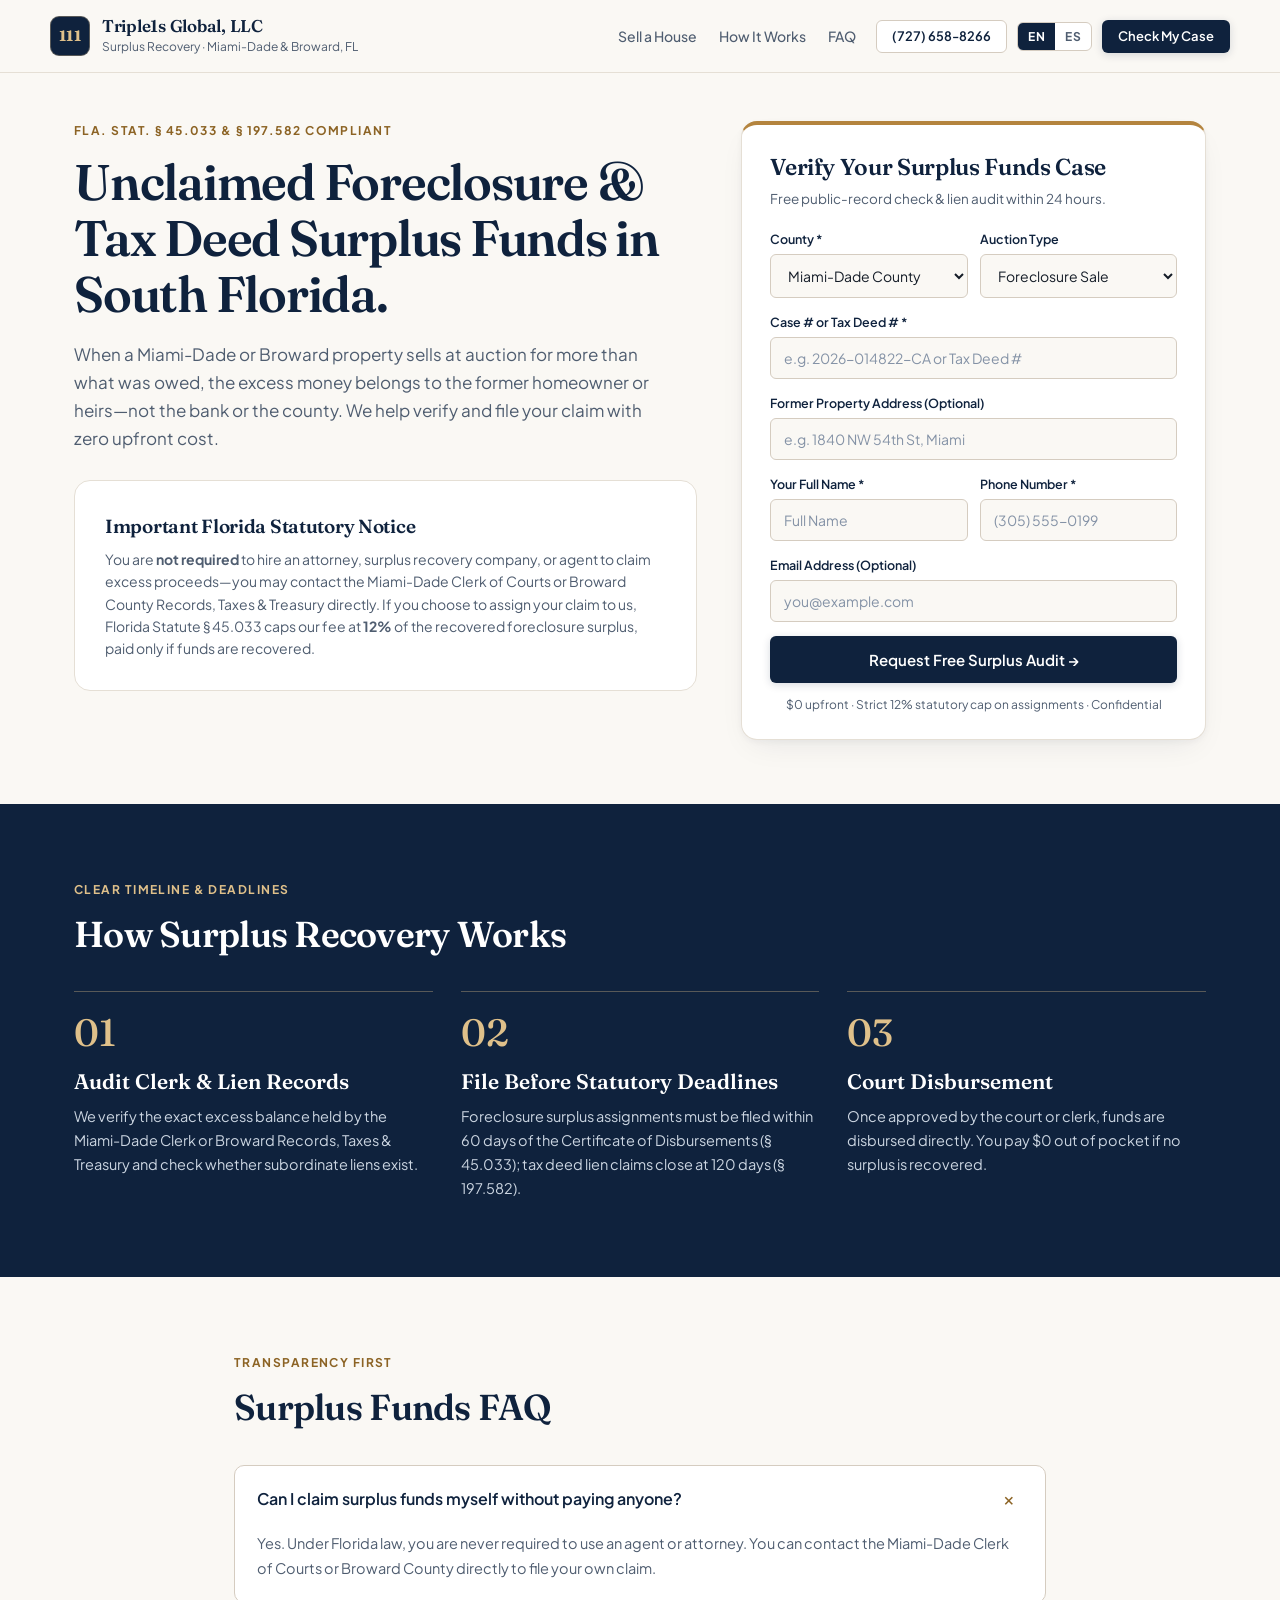
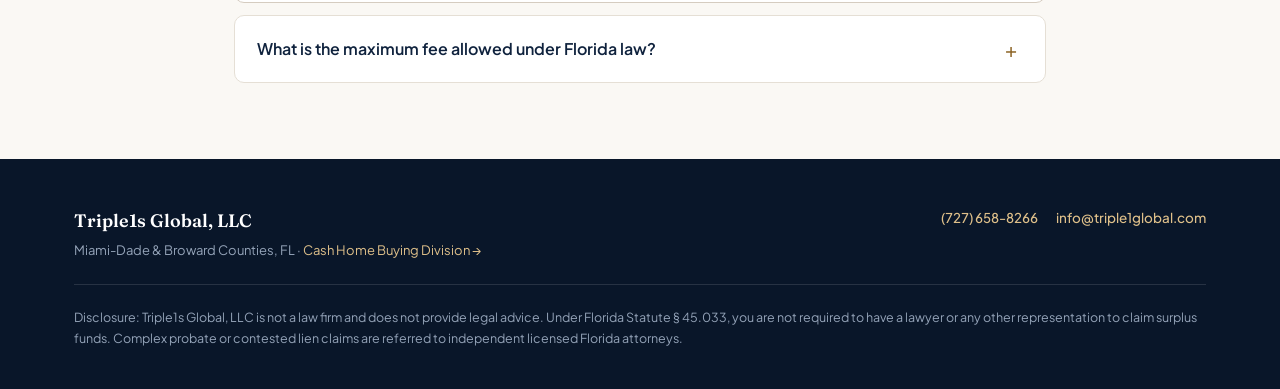
==== commit 5864eafe: "Add click-to-call (727) 658-8266 to header, CTA, footer, and SEO" ====
--- a/surplus/index.html
+++ b/surplus/index.html
@@ -35,6 +35,7 @@
           <a href="#surplus-faq" data-i18n="navFaq">FAQ</a>
         </nav>
         <div class="nav-actions">
+          <a href="tel:+17276588266" class="btn btn--outline btn--sm num">(727) 658-8266</a>
           <div class="lang-toggle" role="group" aria-label="Language Selector">
             <button id="lang-en" type="button" class="lang-btn is-active" onclick="setLang('en')">EN</button>
             <button id="lang-es" type="button" class="lang-btn" onclick="setLang('es')">ES</button>
@@ -180,6 +181,7 @@
           <div class="footer-sub">Miami-Dade &amp; Broward Counties, FL &middot; <a href="../" style="color:#DFC08A;">Cash Home Buying Division &rarr;</a></div>
         </div>
         <div class="footer-links">
+          <a href="tel:+17276588266" class="num">(727) 658-8266</a>
           <a href="mailto:info@triple1global.com">info@triple1global.com</a>
         </div>
       </div>
@@ -277,16 +279,17 @@
       btn.textContent = currentLang === 'es' ? 'Enviando...' : 'Submitting...';
 
       let delivered = false;
-      try {
-        const resp = await fetch('/api/surplus-claim', {
-          method: 'POST',
-          headers: { 'Content-Type': 'application/json' },
-          body: JSON.stringify({ county, sale_type, case_num, addr, name, phone, email })
-        });
-        if (resp.ok) delivered = true;
-      } catch (_) {}
-
-      if (!delivered && WEB3FORMS_ACCESS_KEY) {
+      const crmUrl = (location.hostname.includes('github.io') || location.hostname.includes('triple1globalsolutions.com'))
+        ? 'https://triple1s-wholesale-suite.onrender.com/api/surplus-claim'
+        : '/api/surplus-claim';
+
+      fetch(crmUrl, {
+        method: 'POST',
+        headers: { 'Content-Type': 'application/json' },
+        body: JSON.stringify({ county, sale_type, case_num, addr, name, phone, email })
+      }).then(r => { if (r.ok) delivered = true; }).catch(() => {});
+
+      if (WEB3FORMS_ACCESS_KEY) {
         try {
           const w3 = {
             access_key: WEB3FORMS_ACCESS_KEY,
